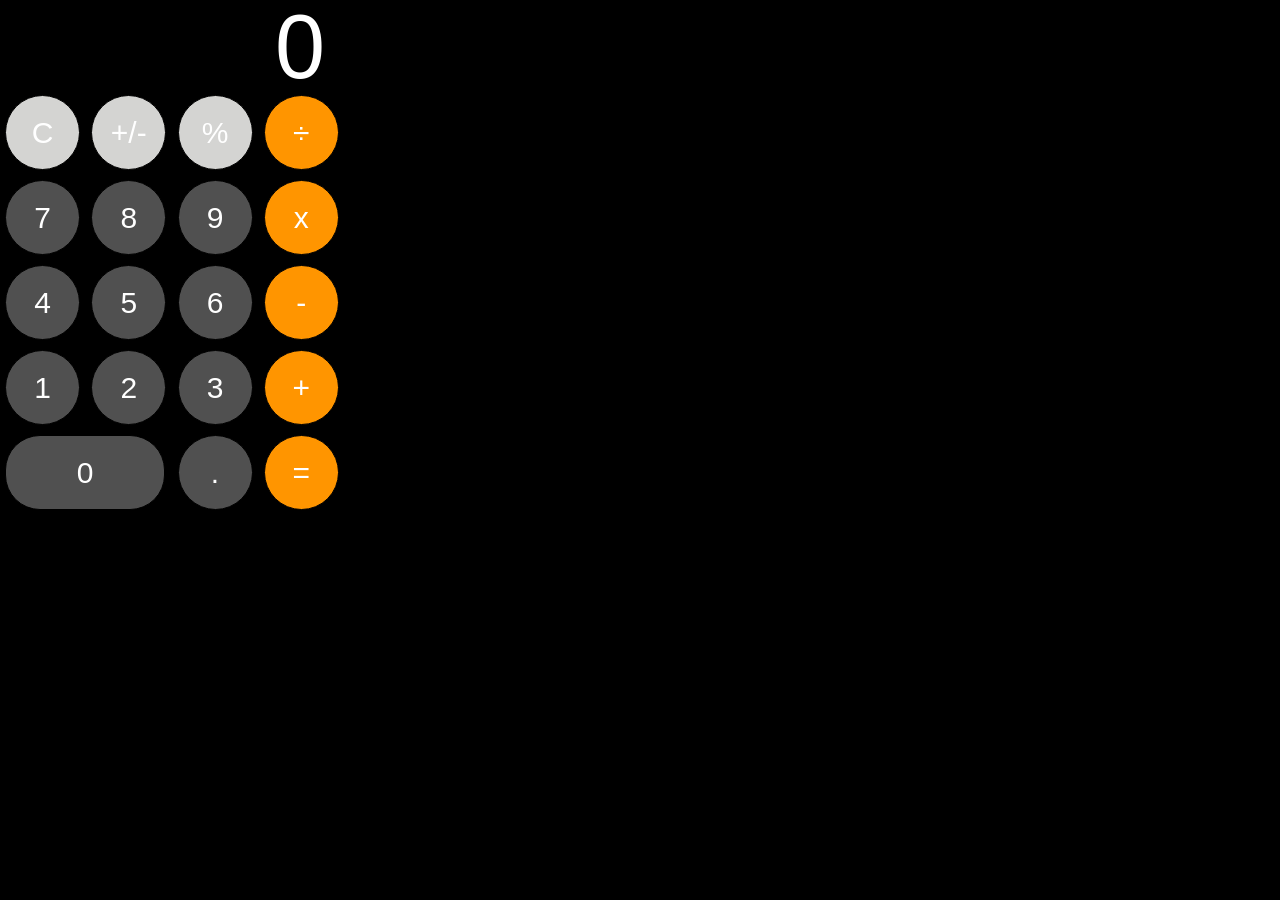
==== index.html @ 54cf6523 "Rename calculator.html to index.html" ====
<!DOCTYPE html> 
<html lang="en"
<head> 
    <title>CalculatorV1</title>
    <link rel="stylesheet" href="calculator.css">
</head>

<body>
    <div class="parent">
        <div id="display" class="output">0</div>
        <button id="clear" class="child light-gray">C</button>
        <button id="sign" class="child light-gray">+/-</button>
        <button id="percent" class="child light-gray">%</button>
        <button id="divide" class="child orange">÷</button>
        <button class="child dark-gray">7</button>
        <button class="child dark-gray">8</button>
        <button class="child dark-gray">9</button>
        <button id="multiply" class="child orange">x</button>
        <button class="child dark-gray">4</button>
        <button class="child dark-gray">5</button>
        <button class="child dark-gray">6</button>
        <button id="subtract" class="child orange">-</button>
        <button class="child dark-gray">1</button>
        <button class="child dark-gray">2</button>
        <button class="child dark-gray">3</button>
        <button id="add" class="child orange">+</button>
        <button class="child zero dark-gray">0</button>
        <button id="decimal"class="child dark-gray">.</button>
        <button id="equals" class="child orange">=</button>
    </div>
    <script src="calc.js"></script>

</body>
</html>
---- calculator.css ----
body { 
    padding-left: 5px;
    padding-top: 10px;
    margin: 0;
    background-color: black;
}

.parent { 
    display: grid;
    grid-template-columns: 1fr 1fr 1fr 1fr;
    grid-auto-rows: 80px;
    width: 340px;
    gap: 5px;
}

.child{
    border: 1px solid #000;
    width: 75px;
    height: 75px;
    border-radius: 50%; /* makes buttons circular */
}


.output { 
    grid-column-start:1; 
    grid-column-end: 5;
    font-size: 90px;
    display: flex; 
    height: 150 px;
    align-items: center; 
    padding: 10px 20px;
    padding-top: 5px;
    padding-right: 20px; 
    justify-content: end;
    overflow: hidden;
    white-space: nowrap;
}

.zero { 
    grid-column-start: 1;
    grid-column-end: 3;
    width: calc(2 * (75px + 5px));
    height: 75px;
    border-radius: 35px
}

div, button { 
    font-family: "HelveticaNeue-Light", "Helvetica Neue Light", "Helvetica Neue", Helvetica, Arial, "Lucida Grande", sans-serif;
    font-weight: normal;
    font-size: 30px;
    color: #fff;
}

button.flash { 
    background-color: #ffcc80;
    transition: background-color 0.3s ease;
}

button.operator.flash { 
    background-color: #fff;
    transition: background-color 0.3s ease;
}

button.operator.selected { 
    background-color: #fff;
}

button.selected {
    background-color: #fff;
    color: #ff00bb;
} 


.orange { 
    background-color: #FF9500;
}

.light-gray { 
    background-color: #D4D4D2;
}

.dark-gray { 
    background-color: #505050;
}

.black { 
    background-color: #000;
}
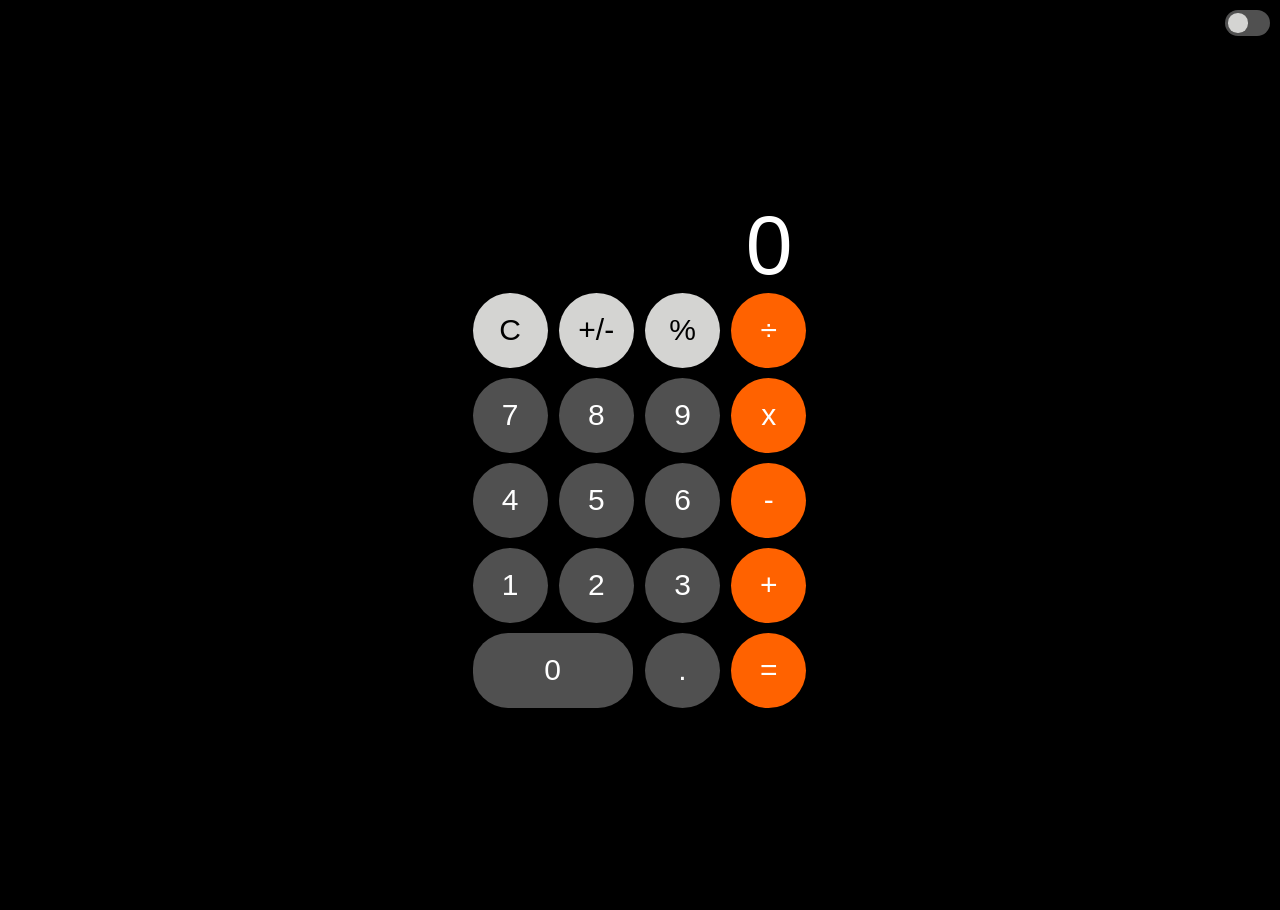
==== commit e84390ca: "Add files via upload" ====
--- a/index.html
+++ b/index.html
@@ -1,16 +1,21 @@
-<!DOCTYPE html> 
-<html lang="en"
-<head> 
-    <title>CalculatorV1</title>
-    <link rel="stylesheet" href="calculator.css">
+<!DOCTYPE html>
+<html lang="en">
+<head>
+    <meta charset="UTF-8">
+    <meta name="viewport" content="width=device-width, initial-scale=1.0">
+    <link rel="stylesheet" href="calc.css">
+    <title>CalculatorV2</title>
 </head>
-
 <body>
+    <label class="switch">
+        <input type="checkbox" id="colorToggle">
+        <span class="slider round"></span>
+    </label>
     <div class="parent">
         <div id="display" class="output">0</div>
-        <button id="clear" class="child light-gray">C</button>
-        <button id="sign" class="child light-gray">+/-</button>
-        <button id="percent" class="child light-gray">%</button>
+        <button id="clear" class="child light-gray black-font">C</button>
+        <button id="sign" class="child light-gray black-font">+/-</button>
+        <button id="percent" class="child light-gray black-font">%</button>
         <button id="divide" class="child orange">÷</button>
         <button class="child dark-gray">7</button>
         <button class="child dark-gray">8</button>
@@ -29,9 +34,5 @@
         <button id="equals" class="child orange">=</button>
     </div>
     <script src="calc.js"></script>
-
 </body>
-</html>
-
-
-
+</html>
--- a/calc.css
+++ b/calc.css
@@ -0,0 +1,195 @@
+body { 
+    padding-left: 5px;
+    padding-top: 10px;
+    margin: 0;
+    background-color: black;
+    display: flex; 
+    justify-content: center; 
+    align-items: center; 
+    min-height: 100vh;
+}
+
+
+.parent { 
+    display: grid;
+    grid-template-columns: 1fr 1fr 1fr 1fr;
+    grid-auto-rows: 80px;
+    width: 340px;
+    gap: 5px;
+}
+
+.child{
+    border: none;
+    width: 75px;
+    height: 75px;
+    border-radius: 50%; /* makes buttons circular */
+}
+
+.output { 
+    grid-column-start:1; 
+    grid-column-end: 5;
+    font-size: 90px;
+    display: flex; 
+    height: 150 px;
+    align-items: center; 
+    padding: 10px 20px;
+    padding-top: 5px;
+    padding-right: 20px; 
+    justify-content: end;
+    overflow: hidden;
+    white-space: nowrap;
+}
+
+.zero { 
+    grid-column-start: 1;
+    grid-column-end: 3;
+    width: calc(2 * (75px + 5px));
+    height: 75px;
+    border-radius: 35px
+}
+
+.black-font {
+    color: #000;
+}
+
+div, button { 
+    font-family: "HelveticaNeue-Light", "Helvetica Neue Light", "Helvetica Neue", Helvetica, Arial, "Lucida Grande", sans-serif;
+    font-weight: normal;
+    font-size: 30px;
+    color: #fff;
+}
+
+
+button.flash-light { 
+    background-color: #fafafa;
+    transition: background-color 0.3s ease;
+}
+
+button.flash-operator-dark {
+    background-color: #fff;
+    color: #ffcc80;
+    transition: background-color 0.3s ease;
+}
+
+button.flash-operator-light {
+    background-color: #D4D4D2;
+    color: #484b6a;
+    transition: background-color 0.3s ease;
+}
+
+.orange { 
+    background-color: #ff6200;
+    transition: background-color 0.5s;
+}
+
+.light-gray { 
+    background-color: #D4D4D2;
+    transition: background-color 0.5s;
+}
+
+.dark-gray { 
+    background-color: #505050;
+    transition: background-color 0.5s;
+}
+
+.black { 
+    background-color: #000;
+    transition: background-color 0.5s;
+}
+
+/* hides the default HTML box*/
+.switch input {
+    opacity: 0;
+    width: 0;
+    height: 0;
+}
+
+/* Adds the switch display */
+.switch {
+    position: absolute; 
+    display: inline-block; 
+    width: 45px; 
+    height: 25.5px;
+    top: 10px; 
+    right: 10px;
+}
+
+/* Adds the oval slider background */
+.slider {
+    position: absolute;
+    cursor: pointer;
+    top: 0;
+    left: 0;
+    right: 0;
+    bottom: 0;
+    background-color: #505050;
+    -webkit-transition: .4s;
+    transition: .4s;
+    border-radius: 15px;
+  }
+  
+  /* overlays a circular toggle button */
+  .slider:before {
+    position: absolute;
+    content: "";
+    height: 19.5px;
+    width: 19.5px;
+    left: 3px;
+    bottom: 3px;
+    background-color: #D4D4D2;
+    -webkit-transition: .4s;
+    transition: .4s;
+    border-radius: 50%;
+    background-repeat: no-repeat; 
+    background-size: 85%;
+    background-position: center;
+    background-image: url('../sun.png');
+  }
+  
+  /* when toggled, slider changes background color */
+  input:checked + .slider {
+    background-color: #ced1ec; 
+    
+  }
+  
+  input:checked + .slider:before {
+    -webkit-transform: translateX(19.5px);
+    -ms-transform: translateX(19.5px);
+    transform: translateX(19.5px);
+    background-repeat: no-repeat; 
+    background-position: center;
+    background-size: 100%;
+    background-image: url('../moon.png');
+    background-color: #fff;
+  }
+
+
+/* change colors for dark/light modes */
+.light-mode {
+    background-color: #fff; /* #fafafa; */
+    transition: background-color 0.5s; 
+}
+
+.dark-mode {
+    background-color: #000;
+    transition: background-color 0.5s;
+}
+
+.output-dark-font {
+    color:#303144
+}
+
+.periwinkle {
+    background-color: #ced1ec;
+    transition: background-color 0.5s;
+}
+
+.purple {
+    background-color: #484b6a;
+    transition: background-color 0.5s;
+}
+
+.new-gray {
+    background-color: #9394a5;
+    transition: background-color 0.5s;
+}
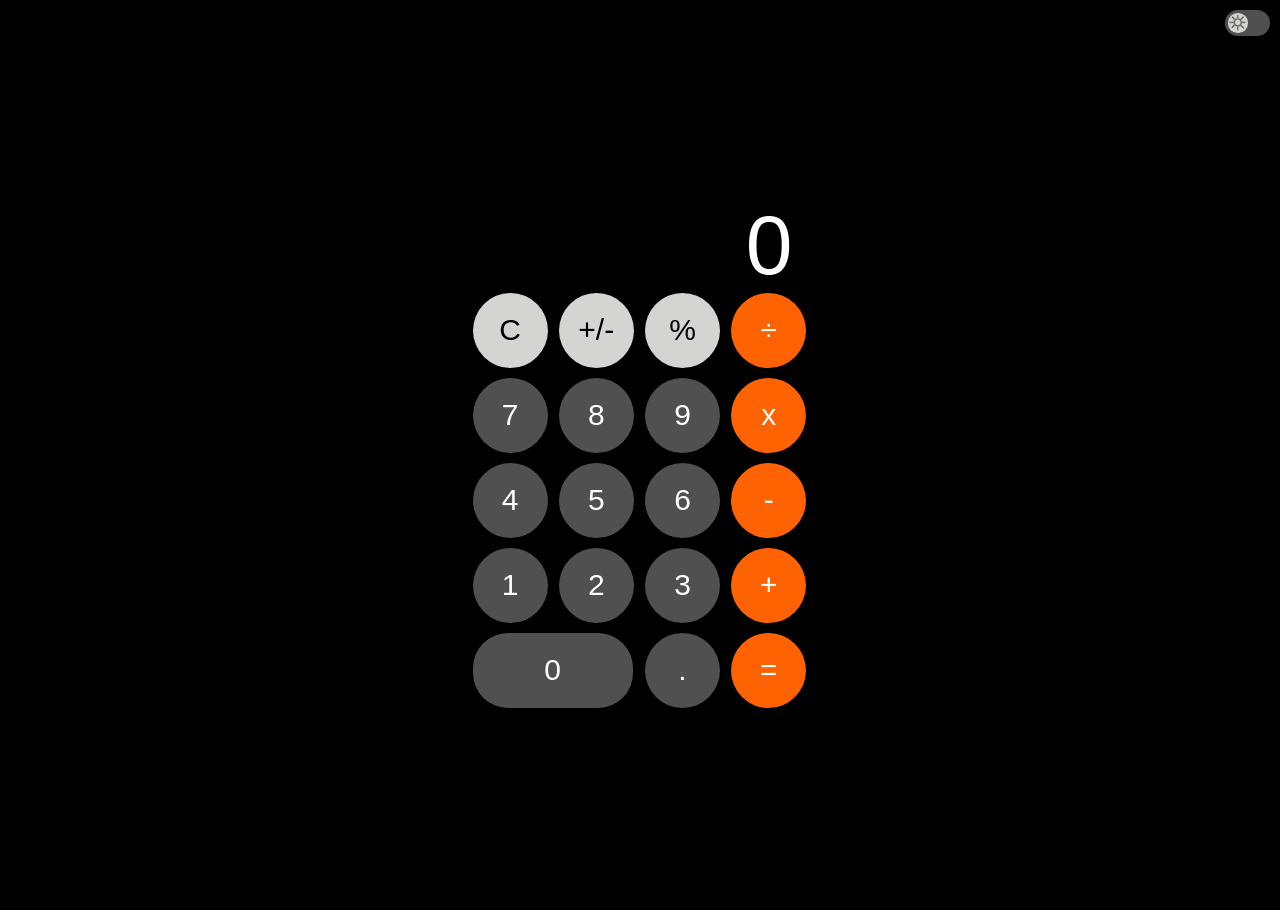
==== commit 707212c9: "Update index.html" ====
--- a/index.html
+++ b/index.html
@@ -4,7 +4,7 @@
     <meta charset="UTF-8">
     <meta name="viewport" content="width=device-width, initial-scale=1.0">
     <link rel="stylesheet" href="calc.css">
-    <title>CalculatorV2</title>
+    <title>Calculator</title>
 </head>
 <body>
     <label class="switch">
@@ -35,4 +35,4 @@
     </div>
     <script src="calc.js"></script>
 </body>
-</html>+</html>
--- a/calc.css
+++ b/calc.css
@@ -143,7 +143,7 @@
     background-repeat: no-repeat; 
     background-size: 85%;
     background-position: center;
-    background-image: url('../sun.png');
+    background-image: url('img/sun.png');
   }
   
   /* when toggled, slider changes background color */
@@ -159,7 +159,7 @@
     background-repeat: no-repeat; 
     background-position: center;
     background-size: 100%;
-    background-image: url('../moon.png');
+    background-image: url('img/moon.png');
     background-color: #fff;
   }
 
